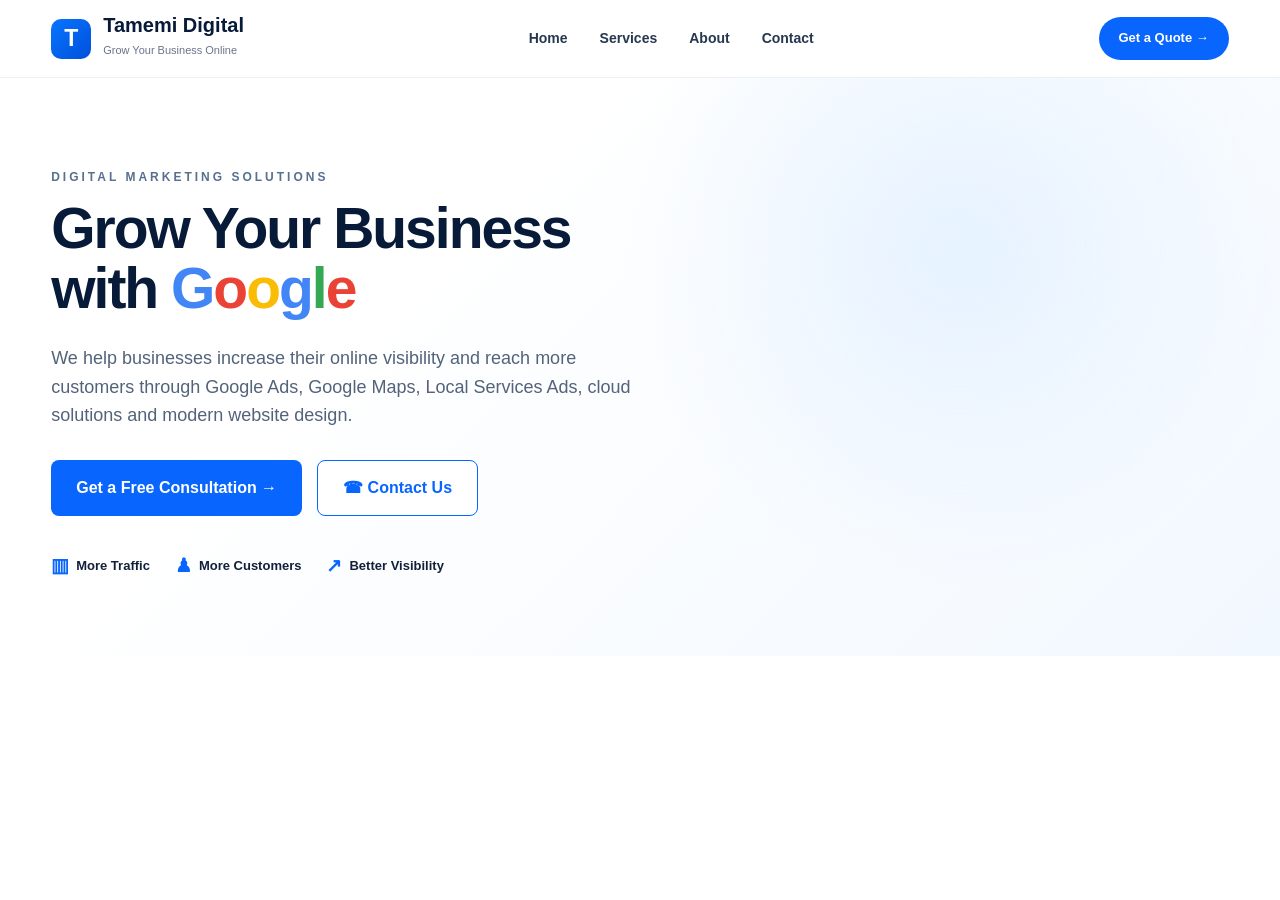
==== index.html @ 12f444f8 "Create index.html" ====
<!DOCTYPE html>
<html lang="en">
<head>
<meta charset="UTF-8">
<meta name="viewport" content="width=device-width, initial-scale=1.0">

<title>Tamemi Digital | Google Ads, Maps & Digital Solutions</title>

<meta name="description" content="Tamemi Digital provides Google Ads management, Google Maps solutions, Google Local Services Ads, Google Cloud solutions and professional website design.">

<style>
:root{
    --blue:#0866ff;
    --blue2:#0b73ff;
    --dark:#071a38;
    --text:#12213a;
    --muted:#627087;
    --light:#f5f9ff;
    --border:#e3eaf4;
    --green:#12a85a;
}

*{
    box-sizing:border-box;
    margin:0;
    padding:0;
}

html{
    scroll-behavior:smooth;
}

body{
    font-family:Arial,Helvetica,sans-serif;
    color:var(--text);
    background:#fff;
    line-height:1.6;
}

a{
    text-decoration:none;
}

.container{
    width:min(1180px,92%);
    margin:auto;
}

/* ================= HEADER ================= */

header{
    height:78px;
    background:rgba(255,255,255,.96);
    border-bottom:1px solid #edf1f6;
    position:sticky;
    top:0;
    z-index:1000;
}

.navbar{
    height:100%;
    display:flex;
    align-items:center;
    justify-content:space-between;
}

.brand{
    display:flex;
    align-items:center;
    gap:12px;
}

.brand-mark{
    width:40px;
    height:40px;
    background:linear-gradient(135deg,#0875ff,#0050db);
    border-radius:10px;
    display:flex;
    justify-content:center;
    align-items:center;
    color:white;
    font-size:23px;
    font-weight:900;
}

.brand-text strong{
    display:block;
    font-size:20px;
    color:#071a38;
    line-height:1.05;
}

.brand-text small{
    color:#69758a;
    font-size:11px;
}

nav{
    display:flex;
    gap:32px;
}

nav a{
    color:#263750;
    font-size:14px;
    font-weight:600;
}

nav a:hover{
    color:var(--blue);
}

.quote-btn{
    background:var(--blue);
    color:#fff;
    padding:11px 20px;
    border-radius:25px;
    font-weight:bold;
    font-size:13px;
}

/* ================= HERO ================= */

.hero{
    background:
        radial-gradient(circle at 75% 30%,#e6f2ff 0,transparent 32%),
        linear-gradient(135deg,#fff 30%,#f2f8ff 100%);
    padding:90px 0 75px;
    overflow:hidden;
}

.hero-grid{
    display:grid;
    grid-template-columns:1.05fr .95fr;
    align-items:center;
    gap:55px;
}

.eyebrow{
    color:#56708f;
    letter-spacing:3px;
    font-weight:bold;
    font-size:12px;
    margin-bottom:12px;
}

.hero h1{
    font-size:57px;
    line-height:1.05;
    letter-spacing:-2px;
    color:#071a38;
    max-width:650px;
}

.google-word span:nth-child(1){color:#4285F4;}
.google-word span:nth-child(2){color:#EA4335;}
.google-word span:nth-child(3){color:#FBBC05;}
.google-word span:nth-child(4){color:#4285F4;}
.google-word span:nth-child(5){color:#34A853;}
.google-word span:nth-child(6){color:#EA4335;}

.hero-description{
    color:#53637a;
    font-size:18px;
    max-width:620px;
    margin:25px 0 30px;
}

.hero-actions{
    display:flex;
    gap:15px;
    flex-wrap:wrap;
}

.primary-btn{
    background:var(--blue);
    color:white;
    padding:15px 25px;
    border-radius:8px;
    font-weight:bold;
}

.secondary-btn{
    border:1px solid var(--blue);
    color:var(--blue);
    padding:14px 25px;
    border-radius:8px;
    font-weight:bold;
    background:white;
}

.hero-benefits{
    display:flex;
    gap:25px;
    margin-top:35px;
    flex-wrap:wrap;
    font-size:13px;
    font-weight:bold;
}

.hero-benefits span{
    display:flex;
    gap:7px;
    align-items:center;
}

.blue-icon{
    color:var(--blue);
    font-size:19px;
}

/* ================= HERO VISUAL ================= */

.visual{
    position:relative;
    min-height:440px;
}

.dashboard{
    position:absolute;
    width:88%;
    right:0;
    top:70px;
    background:#fff;
    border:1px solid #e4eaf2;
    border-radius:18px;
    padding:25px;
    box-shadow:0 30px 70px rgba(27,65,120,.15);
}

.dashboard-top{
    display:flex;
    justify-content:space-between;
    margin-bottom:25px;
}

.dashboard-title{
    font-weight:bold;
}

.dot-row span{
    display:inline-block;
    width:7px;
    height:7px;
    border-radius:50%;
    background:#ccd4df;
    margin-left:4px;
}

.chart{
    height:135px;
    display:flex;
    align-items:flex-end;
    gap:10px;
    border-bottom:1px solid #e7ebf0;
    padding:0 8px 10px;
}

.bar{
    flex:1;
    background:linear-gradient(#3c91ff,#0866ff);
    border-radius:5px 5px 0 0;
}

.bar:nth-child(1){height:30%;}
.bar:nth-child(2){height:48%;}
.bar:nth-child(3){height:42%;}
.bar:nth-child(4){height:65%;}
.bar:nth-child(5){height:58%;}
.bar:nth-child(6){height:78%;}
.bar:nth-child(7){height:72%;}
.bar:nth-child(8){height:92%;}

.stats{
    display:grid;
    grid-template-columns:repeat(3,1fr);
    gap:12px;
    margin-top:20px;
}

.stat{
    background:#f8fbff;
    border:1px solid #edf2f7;
    padding:12px;
    border-radius:8px;
}

.stat small{
    display:block;
    color:#718096;
}

.stat strong{
    font-size:20px;
}

.stat em{
    display:block;
    color:var(--green);
    font-size:11px;
    font-style:normal;
}

.float-card{
    position:absolute;
    background:white;
    box-shadow:0 12px 35px rgba(20,55,100,.14);
    border:1px solid #edf1f6;
    border-radius:13px;
    padding:14px 18px;
    text-align:center;
    font-size:12px;
    font-weight:bold;
    z-index:4;
}

.float-card .icon{
    display:block;
    font-size:28px;
    margin-bottom:4px;
}

.ads{
    top:10px;
    left:5%;
}

.maps{
    top:5px;
    right:8%;
}

.cloud{
    right:-10px;
    top:190px;
}

.local{
    right:35px;
    bottom:5px;
}

/* ================= TRUST ================= */

.trust{
    background:#fff;
    border-top:1px solid #edf1f5;
    border-bottom:1px solid #edf1f5;
}

.trust-grid{
    display:grid;
    grid-template-columns:repeat(3,1fr);
}

.trust-item{
    padding:25px;
    display:flex;
    gap:15px;
    align-items:center;
    justify-content:center;
}

.trust-item + .trust-item{
    border-left:1px solid #edf1f5;
}

.trust-symbol{
    font-size:28px;
}

.trust-item strong{
    display:block;
    font-size:14px;
}

.trust-item small{
    color:#718096;
}

/* ================= SERVICES ================= */

.services-section{
    padding:85px 0;
    background:#f8fbff;
}

.section-head{
    text-align:center;
    margin-bottom:45px;
}

.section-head h2{
    font-size:38px;
    color:#071a38;
}

.section-head p{
    color:#66758b;
    margin-top:8px;
}

.services-grid{
    display:grid;
    grid-template-columns:repeat(5,1fr);
    gap:15px;
}

.service-card{
    background:#fff;
    border:1px solid var(--border);
    border-radius:14px;
    padding:25px 20px;
    transition:.25s;
}

.service-card:hover{
    transform:translateY(-6px);
    box-shadow:0 15px 40px rgba(35,73,125,.10);
}

.service-logo{
    width:55px;
    height:55px;
    border-radius:14px;
    display:flex;
    align-items:center;
    justify-content:center;
    background:#f1f7ff;
    font-size:29px;
    margin-bottom:18px;
}

.service-card h3{
    font-size:18px;
    margin-bottom:8px;
    color:#0a1932;
}

.service-card > p{
    color:#647187;
    font-size:13px;
    min-height:85px;
}

.service-card ul{
    list-style:none;
    margin:18px 0;
}

.service-card li{
    font-size:12px;
    color:#526178;
    margin:8px 0;
}

.service-card li:before{
    content:"✓";
    color:var(--green);
    font-weight:bold;
    margin-right:7px;
}

.learn{
    color:var(--blue);
    font-size:12px;
    font-weight:bold;
}

/* ================= ABOUT ================= */

.about{
    padding:90px 0;
}

.about-grid{
    display:grid;
    grid-template-columns:1fr 1fr;
    gap:65px;
    align-items:center;
}

.about-image{
    min-height:380px;
    border-radius:20px;
    background:
        linear-gradient(135deg,rgba(5,91,225,.93),rgba(8,35,78,.94));
    display:flex;
    justify-content:center;
    align-items:center;
    padding:50px;
    color:white;
    text-align:center;
}

.about-image h3{
    font-size:40px;
    line-height:1.15;
}

.about-image span{
    color:#72b2ff;
}

.about-content h2{
    font-size:38px;
    margin-bottom:18px;
    color:#071a38;
}

.about-content > p{
    color:#5f6c80;
    font-size:16px;
}

.about-features{
    display:grid;
    grid-template-columns:repeat(3,1fr);
    gap:18px;
    margin-top:30px;
}

.about-feature{
    font-size:12px;
}

.about-feature strong{
    display:block;
    color:#13233d;
    margin-bottom:4px;
}

.about-feature p{
    color:#758197;
}

/* ================= CTA ================= */

.cta{
    padding:70px 20px;
    text-align:center;
    background:linear-gradient(120deg,#0a315d,#061a34);
    color:white;
}

.cta h2{
    font-size:38px;
}

.cta p{
    color:#d7e4f2;
    margin:10px auto 25px;
}

.cta a{
    display:inline-block;
    background:var(--blue);
    color:#fff;
    padding:14px 30px;
    border-radius:8px;
    font-weight:bold;
}

/* ================= CONTACT ================= */

.contact{
    padding:75px 0;
}

.contact h2{
    font-size:36px;
    margin-bottom:8px;
}

.contact-subtitle{
    color:#6c788a;
    margin-bottom:35px;
}

.contact-grid{
    display:grid;
    grid-template-columns:repeat(4,1fr);
    gap:18px;
}

.contact-card{
    padding:25px;
    border:1px solid #e5eaf1;
    border-radius:13px;
    background:white;
}

.contact-card .contact-icon{
    font-size:27px;
    margin-bottom:10px;
}

.contact-card strong{
    display:block;
    margin-bottom:3px;
}

.contact-card a,
.contact-card p{
    color:#57657a;
    font-size:14px;
}

/* ================= OWNER ================= */

.owner{
    background:#f6f9fd;
    padding:55px 0;
}

.owner-box{
    background:white;
    border:1px solid #e3e9f1;
    border-radius:16px;
    padding:35px;
    display:flex;
    justify-content:space-between;
    align-items:center;
    gap:30px;
}

.owner h3{
    font-size:25px;
}

.owner p{
    color:#68758a;
}

.owner-data{
    text-align:right;
}

.owner-data strong{
    display:block;
    color:#0c1c36;
}

.owner-data span{
    color:#66758b;
    font-size:13px;
}

/* ================= FOOTER ================= */

footer{
    border-top:1px solid #e7ebf1;
    padding:35px 0;
    color:#7a8597;
    font-size:13px;
}

.footer-inner{
    display:flex;
    justify-content:space-between;
    gap:20px;
    align-items:center;
}

.footer-brand{
    font-weight:bold;
    color:#17253d;
}

/* ================= MOBILE ================= */

@media(max-width:1050px){

    .services-grid{
        grid-template-columns:repeat(2,1fr);
    }

    .hero-grid,
    .about-grid{
        grid-template-columns:1fr;
    }

    .hero h1{
        font-size:48px;
    }

    .visual{
        max-width:650px;
        width:100%;
        margin:auto;
    }
}

@media(max-width:750px){

    header{
        height:68px;
    }

    nav{
        display:none;
    }

    .quote-btn{
        padding:9px 13px;
        font-size:11px;
    }

    .brand-text strong{
        font-size:17px;
    }

    .hero{
        padding:60px 0;
    }

    .hero h1{
        font-size:40px;
        letter-spacing:-1px;
    }

    .hero-description{
        font-size:16px;
    }

    .visual{
        min-height:400px;
    }

    .dashboard{
        width:95%;
        right:2.5%;
    }

    .cloud{
        right:0;
    }

    .trust-grid{
        grid-template-columns:1fr;
    }

    .trust-item + .trust-item{
        border-left:0;
        border-top:1px solid #edf1f5;
    }

    .services-grid{
        grid-template-columns:1fr;
    }

    .service-card > p{
        min-height:auto;
    }

    .about-features{
        grid-template-columns:1fr;
    }

    .contact-grid{
        grid-template-columns:1fr;
    }

    .owner-box{
        display:block;
    }

    .owner-data{
        text-align:left;
        margin-top:20px;
    }

    .footer-inner{
        display:block;
        text-align:center;
    }

    .footer-brand{
        margin-bottom:8px;
    }
}
</style>
</head>

<body>

<header>
<div class="container navbar">

    <a href="#home" class="brand">
        <div class="brand-mark">T</div>

        <div class="brand-text">
            <strong>Tamemi Digital</strong>
            <small>Grow Your Business Online</small>
        </div>
    </a>

    <nav>
        <a href="#home">Home</a>
        <a href="#services">Services</a>
        <a href="#about">About</a>
        <a href="#contact">Contact</a>
    </nav>

    <a class="quote-btn" href="#contact">Get a Quote →</a>

</div>
</header>


<main>

<!-- HERO -->

<section class="hero" id="home">

<div class="container hero-grid">

    <div>

        <div class="eyebrow">
            DIGITAL MARKETING SOLUTIONS
        </div>

        <h1>
            Grow Your Business<br>
            with
            <span class="google-word">
                <span>G</span><span>o</span><span>o</span><span>g</span><span>l</span><span>e</span>
            </span>
        </h1>

        <p class="hero-description">
            We help businesses increase their online visibility and reach
            more customers through Google Ads, Google Maps, Local Services
            Ads, cloud solutions and modern website design.
        </p>

        <div class="hero-actions">

            <a class="primary-btn" href="#contact">
                Get a Free Consultation →
            </a>

            <a class="secondary-btn" href="tel:+905366162632">
                ☎ Contact Us
            </a>

        </div>

        <div class="hero-benefits">
            <span><b class="blue-icon">▥</b> More Traffic</span>
            <span><b class="blue-icon">♟</b> More Customers</span>
            <span><b class="blue-icon">↗</b> Better Visibility</span>
        </div
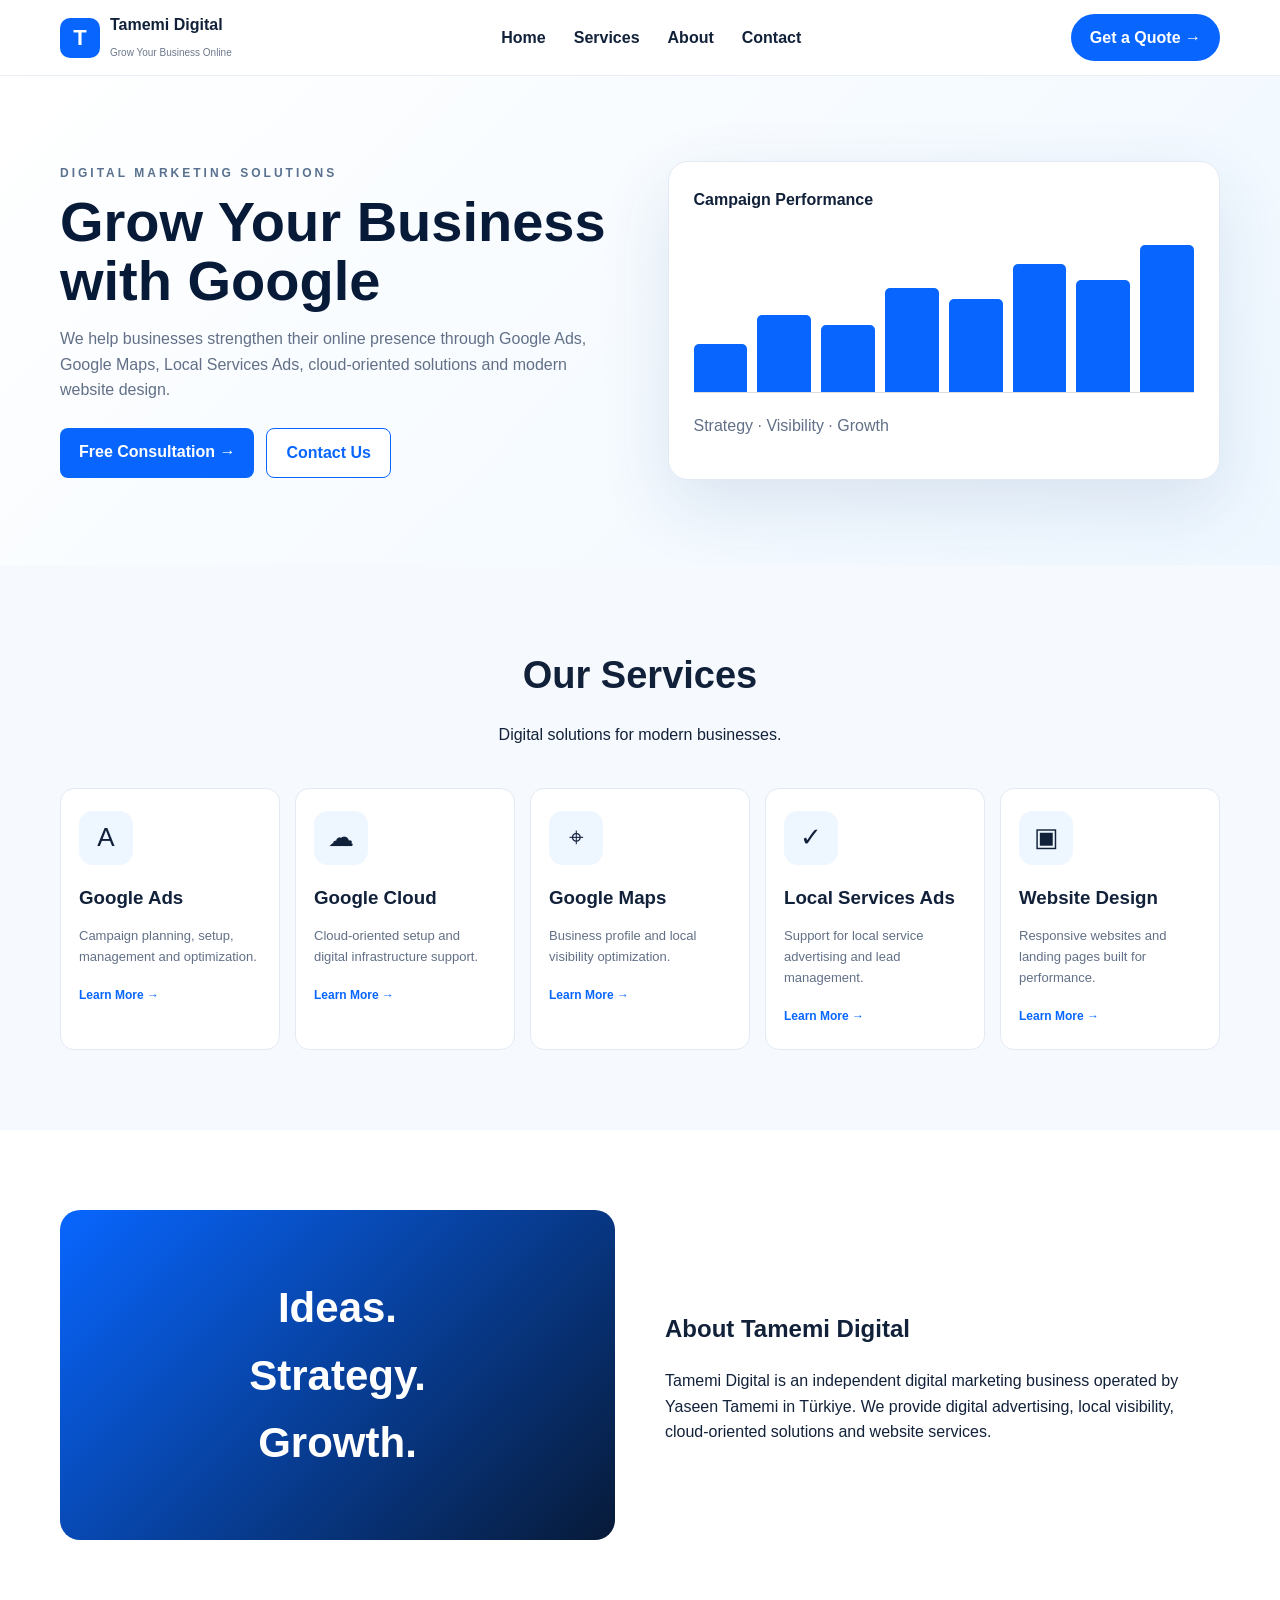
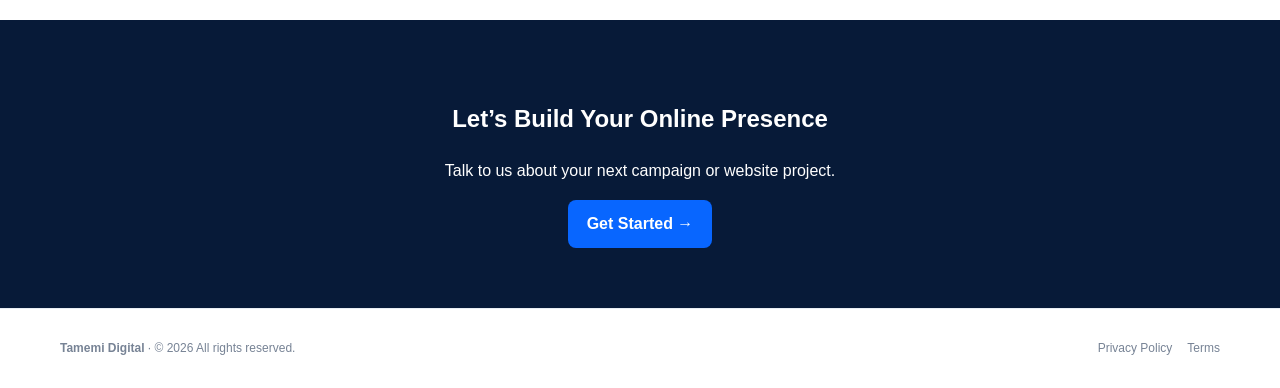
==== commit b2b6f0b2: "Add files via upload" ====
--- a/index.html
+++ b/index.html
@@ -1,856 +1 @@
-<!DOCTYPE html>
-<html lang="en">
-<head>
-<meta charset="UTF-8">
-<meta name="viewport" content="width=device-width, initial-scale=1.0">
-
-<title>Tamemi Digital | Google Ads, Maps & Digital Solutions</title>
-
-<meta name="description" content="Tamemi Digital provides Google Ads management, Google Maps solutions, Google Local Services Ads, Google Cloud solutions and professional website design.">
-
-<style>
-:root{
-    --blue:#0866ff;
-    --blue2:#0b73ff;
-    --dark:#071a38;
-    --text:#12213a;
-    --muted:#627087;
-    --light:#f5f9ff;
-    --border:#e3eaf4;
-    --green:#12a85a;
-}
-
-*{
-    box-sizing:border-box;
-    margin:0;
-    padding:0;
-}
-
-html{
-    scroll-behavior:smooth;
-}
-
-body{
-    font-family:Arial,Helvetica,sans-serif;
-    color:var(--text);
-    background:#fff;
-    line-height:1.6;
-}
-
-a{
-    text-decoration:none;
-}
-
-.container{
-    width:min(1180px,92%);
-    margin:auto;
-}
-
-/* ================= HEADER ================= */
-
-header{
-    height:78px;
-    background:rgba(255,255,255,.96);
-    border-bottom:1px solid #edf1f6;
-    position:sticky;
-    top:0;
-    z-index:1000;
-}
-
-.navbar{
-    height:100%;
-    display:flex;
-    align-items:center;
-    justify-content:space-between;
-}
-
-.brand{
-    display:flex;
-    align-items:center;
-    gap:12px;
-}
-
-.brand-mark{
-    width:40px;
-    height:40px;
-    background:linear-gradient(135deg,#0875ff,#0050db);
-    border-radius:10px;
-    display:flex;
-    justify-content:center;
-    align-items:center;
-    color:white;
-    font-size:23px;
-    font-weight:900;
-}
-
-.brand-text strong{
-    display:block;
-    font-size:20px;
-    color:#071a38;
-    line-height:1.05;
-}
-
-.brand-text small{
-    color:#69758a;
-    font-size:11px;
-}
-
-nav{
-    display:flex;
-    gap:32px;
-}
-
-nav a{
-    color:#263750;
-    font-size:14px;
-    font-weight:600;
-}
-
-nav a:hover{
-    color:var(--blue);
-}
-
-.quote-btn{
-    background:var(--blue);
-    color:#fff;
-    padding:11px 20px;
-    border-radius:25px;
-    font-weight:bold;
-    font-size:13px;
-}
-
-/* ================= HERO ================= */
-
-.hero{
-    background:
-        radial-gradient(circle at 75% 30%,#e6f2ff 0,transparent 32%),
-        linear-gradient(135deg,#fff 30%,#f2f8ff 100%);
-    padding:90px 0 75px;
-    overflow:hidden;
-}
-
-.hero-grid{
-    display:grid;
-    grid-template-columns:1.05fr .95fr;
-    align-items:center;
-    gap:55px;
-}
-
-.eyebrow{
-    color:#56708f;
-    letter-spacing:3px;
-    font-weight:bold;
-    font-size:12px;
-    margin-bottom:12px;
-}
-
-.hero h1{
-    font-size:57px;
-    line-height:1.05;
-    letter-spacing:-2px;
-    color:#071a38;
-    max-width:650px;
-}
-
-.google-word span:nth-child(1){color:#4285F4;}
-.google-word span:nth-child(2){color:#EA4335;}
-.google-word span:nth-child(3){color:#FBBC05;}
-.google-word span:nth-child(4){color:#4285F4;}
-.google-word span:nth-child(5){color:#34A853;}
-.google-word span:nth-child(6){color:#EA4335;}
-
-.hero-description{
-    color:#53637a;
-    font-size:18px;
-    max-width:620px;
-    margin:25px 0 30px;
-}
-
-.hero-actions{
-    display:flex;
-    gap:15px;
-    flex-wrap:wrap;
-}
-
-.primary-btn{
-    background:var(--blue);
-    color:white;
-    padding:15px 25px;
-    border-radius:8px;
-    font-weight:bold;
-}
-
-.secondary-btn{
-    border:1px solid var(--blue);
-    color:var(--blue);
-    padding:14px 25px;
-    border-radius:8px;
-    font-weight:bold;
-    background:white;
-}
-
-.hero-benefits{
-    display:flex;
-    gap:25px;
-    margin-top:35px;
-    flex-wrap:wrap;
-    font-size:13px;
-    font-weight:bold;
-}
-
-.hero-benefits span{
-    display:flex;
-    gap:7px;
-    align-items:center;
-}
-
-.blue-icon{
-    color:var(--blue);
-    font-size:19px;
-}
-
-/* ================= HERO VISUAL ================= */
-
-.visual{
-    position:relative;
-    min-height:440px;
-}
-
-.dashboard{
-    position:absolute;
-    width:88%;
-    right:0;
-    top:70px;
-    background:#fff;
-    border:1px solid #e4eaf2;
-    border-radius:18px;
-    padding:25px;
-    box-shadow:0 30px 70px rgba(27,65,120,.15);
-}
-
-.dashboard-top{
-    display:flex;
-    justify-content:space-between;
-    margin-bottom:25px;
-}
-
-.dashboard-title{
-    font-weight:bold;
-}
-
-.dot-row span{
-    display:inline-block;
-    width:7px;
-    height:7px;
-    border-radius:50%;
-    background:#ccd4df;
-    margin-left:4px;
-}
-
-.chart{
-    height:135px;
-    display:flex;
-    align-items:flex-end;
-    gap:10px;
-    border-bottom:1px solid #e7ebf0;
-    padding:0 8px 10px;
-}
-
-.bar{
-    flex:1;
-    background:linear-gradient(#3c91ff,#0866ff);
-    border-radius:5px 5px 0 0;
-}
-
-.bar:nth-child(1){height:30%;}
-.bar:nth-child(2){height:48%;}
-.bar:nth-child(3){height:42%;}
-.bar:nth-child(4){height:65%;}
-.bar:nth-child(5){height:58%;}
-.bar:nth-child(6){height:78%;}
-.bar:nth-child(7){height:72%;}
-.bar:nth-child(8){height:92%;}
-
-.stats{
-    display:grid;
-    grid-template-columns:repeat(3,1fr);
-    gap:12px;
-    margin-top:20px;
-}
-
-.stat{
-    background:#f8fbff;
-    border:1px solid #edf2f7;
-    padding:12px;
-    border-radius:8px;
-}
-
-.stat small{
-    display:block;
-    color:#718096;
-}
-
-.stat strong{
-    font-size:20px;
-}
-
-.stat em{
-    display:block;
-    color:var(--green);
-    font-size:11px;
-    font-style:normal;
-}
-
-.float-card{
-    position:absolute;
-    background:white;
-    box-shadow:0 12px 35px rgba(20,55,100,.14);
-    border:1px solid #edf1f6;
-    border-radius:13px;
-    padding:14px 18px;
-    text-align:center;
-    font-size:12px;
-    font-weight:bold;
-    z-index:4;
-}
-
-.float-card .icon{
-    display:block;
-    font-size:28px;
-    margin-bottom:4px;
-}
-
-.ads{
-    top:10px;
-    left:5%;
-}
-
-.maps{
-    top:5px;
-    right:8%;
-}
-
-.cloud{
-    right:-10px;
-    top:190px;
-}
-
-.local{
-    right:35px;
-    bottom:5px;
-}
-
-/* ================= TRUST ================= */
-
-.trust{
-    background:#fff;
-    border-top:1px solid #edf1f5;
-    border-bottom:1px solid #edf1f5;
-}
-
-.trust-grid{
-    display:grid;
-    grid-template-columns:repeat(3,1fr);
-}
-
-.trust-item{
-    padding:25px;
-    display:flex;
-    gap:15px;
-    align-items:center;
-    justify-content:center;
-}
-
-.trust-item + .trust-item{
-    border-left:1px solid #edf1f5;
-}
-
-.trust-symbol{
-    font-size:28px;
-}
-
-.trust-item strong{
-    display:block;
-    font-size:14px;
-}
-
-.trust-item small{
-    color:#718096;
-}
-
-/* ================= SERVICES ================= */
-
-.services-section{
-    padding:85px 0;
-    background:#f8fbff;
-}
-
-.section-head{
-    text-align:center;
-    margin-bottom:45px;
-}
-
-.section-head h2{
-    font-size:38px;
-    color:#071a38;
-}
-
-.section-head p{
-    color:#66758b;
-    margin-top:8px;
-}
-
-.services-grid{
-    display:grid;
-    grid-template-columns:repeat(5,1fr);
-    gap:15px;
-}
-
-.service-card{
-    background:#fff;
-    border:1px solid var(--border);
-    border-radius:14px;
-    padding:25px 20px;
-    transition:.25s;
-}
-
-.service-card:hover{
-    transform:translateY(-6px);
-    box-shadow:0 15px 40px rgba(35,73,125,.10);
-}
-
-.service-logo{
-    width:55px;
-    height:55px;
-    border-radius:14px;
-    display:flex;
-    align-items:center;
-    justify-content:center;
-    background:#f1f7ff;
-    font-size:29px;
-    margin-bottom:18px;
-}
-
-.service-card h3{
-    font-size:18px;
-    margin-bottom:8px;
-    color:#0a1932;
-}
-
-.service-card > p{
-    color:#647187;
-    font-size:13px;
-    min-height:85px;
-}
-
-.service-card ul{
-    list-style:none;
-    margin:18px 0;
-}
-
-.service-card li{
-    font-size:12px;
-    color:#526178;
-    margin:8px 0;
-}
-
-.service-card li:before{
-    content:"✓";
-    color:var(--green);
-    font-weight:bold;
-    margin-right:7px;
-}
-
-.learn{
-    color:var(--blue);
-    font-size:12px;
-    font-weight:bold;
-}
-
-/* ================= ABOUT ================= */
-
-.about{
-    padding:90px 0;
-}
-
-.about-grid{
-    display:grid;
-    grid-template-columns:1fr 1fr;
-    gap:65px;
-    align-items:center;
-}
-
-.about-image{
-    min-height:380px;
-    border-radius:20px;
-    background:
-        linear-gradient(135deg,rgba(5,91,225,.93),rgba(8,35,78,.94));
-    display:flex;
-    justify-content:center;
-    align-items:center;
-    padding:50px;
-    color:white;
-    text-align:center;
-}
-
-.about-image h3{
-    font-size:40px;
-    line-height:1.15;
-}
-
-.about-image span{
-    color:#72b2ff;
-}
-
-.about-content h2{
-    font-size:38px;
-    margin-bottom:18px;
-    color:#071a38;
-}
-
-.about-content > p{
-    color:#5f6c80;
-    font-size:16px;
-}
-
-.about-features{
-    display:grid;
-    grid-template-columns:repeat(3,1fr);
-    gap:18px;
-    margin-top:30px;
-}
-
-.about-feature{
-    font-size:12px;
-}
-
-.about-feature strong{
-    display:block;
-    color:#13233d;
-    margin-bottom:4px;
-}
-
-.about-feature p{
-    color:#758197;
-}
-
-/* ================= CTA ================= */
-
-.cta{
-    padding:70px 20px;
-    text-align:center;
-    background:linear-gradient(120deg,#0a315d,#061a34);
-    color:white;
-}
-
-.cta h2{
-    font-size:38px;
-}
-
-.cta p{
-    color:#d7e4f2;
-    margin:10px auto 25px;
-}
-
-.cta a{
-    display:inline-block;
-    background:var(--blue);
-    color:#fff;
-    padding:14px 30px;
-    border-radius:8px;
-    font-weight:bold;
-}
-
-/* ================= CONTACT ================= */
-
-.contact{
-    padding:75px 0;
-}
-
-.contact h2{
-    font-size:36px;
-    margin-bottom:8px;
-}
-
-.contact-subtitle{
-    color:#6c788a;
-    margin-bottom:35px;
-}
-
-.contact-grid{
-    display:grid;
-    grid-template-columns:repeat(4,1fr);
-    gap:18px;
-}
-
-.contact-card{
-    padding:25px;
-    border:1px solid #e5eaf1;
-    border-radius:13px;
-    background:white;
-}
-
-.contact-card .contact-icon{
-    font-size:27px;
-    margin-bottom:10px;
-}
-
-.contact-card strong{
-    display:block;
-    margin-bottom:3px;
-}
-
-.contact-card a,
-.contact-card p{
-    color:#57657a;
-    font-size:14px;
-}
-
-/* ================= OWNER ================= */
-
-.owner{
-    background:#f6f9fd;
-    padding:55px 0;
-}
-
-.owner-box{
-    background:white;
-    border:1px solid #e3e9f1;
-    border-radius:16px;
-    padding:35px;
-    display:flex;
-    justify-content:space-between;
-    align-items:center;
-    gap:30px;
-}
-
-.owner h3{
-    font-size:25px;
-}
-
-.owner p{
-    color:#68758a;
-}
-
-.owner-data{
-    text-align:right;
-}
-
-.owner-data strong{
-    display:block;
-    color:#0c1c36;
-}
-
-.owner-data span{
-    color:#66758b;
-    font-size:13px;
-}
-
-/* ================= FOOTER ================= */
-
-footer{
-    border-top:1px solid #e7ebf1;
-    padding:35px 0;
-    color:#7a8597;
-    font-size:13px;
-}
-
-.footer-inner{
-    display:flex;
-    justify-content:space-between;
-    gap:20px;
-    align-items:center;
-}
-
-.footer-brand{
-    font-weight:bold;
-    color:#17253d;
-}
-
-/* ================= MOBILE ================= */
-
-@media(max-width:1050px){
-
-    .services-grid{
-        grid-template-columns:repeat(2,1fr);
-    }
-
-    .hero-grid,
-    .about-grid{
-        grid-template-columns:1fr;
-    }
-
-    .hero h1{
-        font-size:48px;
-    }
-
-    .visual{
-        max-width:650px;
-        width:100%;
-        margin:auto;
-    }
-}
-
-@media(max-width:750px){
-
-    header{
-        height:68px;
-    }
-
-    nav{
-        display:none;
-    }
-
-    .quote-btn{
-        padding:9px 13px;
-        font-size:11px;
-    }
-
-    .brand-text strong{
-        font-size:17px;
-    }
-
-    .hero{
-        padding:60px 0;
-    }
-
-    .hero h1{
-        font-size:40px;
-        letter-spacing:-1px;
-    }
-
-    .hero-description{
-        font-size:16px;
-    }
-
-    .visual{
-        min-height:400px;
-    }
-
-    .dashboard{
-        width:95%;
-        right:2.5%;
-    }
-
-    .cloud{
-        right:0;
-    }
-
-    .trust-grid{
-        grid-template-columns:1fr;
-    }
-
-    .trust-item + .trust-item{
-        border-left:0;
-        border-top:1px solid #edf1f5;
-    }
-
-    .services-grid{
-        grid-template-columns:1fr;
-    }
-
-    .service-card > p{
-        min-height:auto;
-    }
-
-    .about-features{
-        grid-template-columns:1fr;
-    }
-
-    .contact-grid{
-        grid-template-columns:1fr;
-    }
-
-    .owner-box{
-        display:block;
-    }
-
-    .owner-data{
-        text-align:left;
-        margin-top:20px;
-    }
-
-    .footer-inner{
-        display:block;
-        text-align:center;
-    }
-
-    .footer-brand{
-        margin-bottom:8px;
-    }
-}
-</style>
-</head>
-
-<body>
-
-<header>
-<div class="container navbar">
-
-    <a href="#home" class="brand">
-        <div class="brand-mark">T</div>
-
-        <div class="brand-text">
-            <strong>Tamemi Digital</strong>
-            <small>Grow Your Business Online</small>
-        </div>
-    </a>
-
-    <nav>
-        <a href="#home">Home</a>
-        <a href="#services">Services</a>
-        <a href="#about">About</a>
-        <a href="#contact">Contact</a>
-    </nav>
-
-    <a class="quote-btn" href="#contact">Get a Quote →</a>
-
-</div>
-</header>
-
-
-<main>
-
-<!-- HERO -->
-
-<section class="hero" id="home">
-
-<div class="container hero-grid">
-
-    <div>
-
-        <div class="eyebrow">
-            DIGITAL MARKETING SOLUTIONS
-        </div>
-
-        <h1>
-            Grow Your Business<br>
-            with
-            <span class="google-word">
-                <span>G</span><span>o</span><span>o</span><span>g</span><span>l</span><span>e</span>
-            </span>
-        </h1>
-
-        <p class="hero-description">
-            We help businesses increase their online visibility and reach
-            more customers through Google Ads, Google Maps, Local Services
-            Ads, cloud solutions and modern website design.
-        </p>
-
-        <div class="hero-actions">
-
-            <a class="primary-btn" href="#contact">
-                Get a Free Consultation →
-            </a>
-
-            <a class="secondary-btn" href="tel:+905366162632">
-                ☎ Contact Us
-            </a>
-
-        </div>
-
-        <div class="hero-benefits">
-            <span><b class="blue-icon">▥</b> More Traffic</span>
-            <span><b class="blue-icon">♟</b> More Customers</span>
-            <span><b class="blue-icon">↗</b> Better Visibility</span>
-        </div
+<!doctype html><html lang="en"><head><meta charset="utf-8"><meta name="viewport" content="width=device-width,initial-scale=1"><title>Tamemi Digital</title><link rel="stylesheet" href="styles.css"></head><body><header><div class="c nav"><a class="brand" href="index.html"><div class="logo">T</div><div><b>Tamemi Digital</b><small>Grow Your Business Online</small></div></a><div class="menu"><a href="index.html">Home</a><a href="services.html">Services</a><a href="about.html">About</a><a href="contact.html">Contact</a></div><a class="q" href="contact.html">Get a Quote →</a></div></header><section class="hero"><div class="c hg"><div><div class="tag">DIGITAL MARKETING SOLUTIONS</div><h1>Grow Your Business<br>with Google</h1><p>We help businesses strengthen their online presence through Google Ads, Google Maps, Local Services Ads, cloud-oriented solutions and modern website design.</p><div class="actions"><a class="btn" href="contact.html">Free Consultation →</a><a class="btn outline" href="tel:+905366162632">Contact Us</a></div></div><div class="mock"><b>Campaign Performance</b><div class="chart"><i class="bar"></i><i class="bar"></i><i class="bar"></i><i class="bar"></i><i class="bar"></i><i class="bar"></i><i class="bar"></i><i class="bar"></i></div><p>Strategy · Visibility · Growth</p></div></div></section><section class="section light"><div class="c"><div class="head"><h2>Our Services</h2><p>Digital solutions for modern businesses.</p></div><div class="cards"><div class="card"><div class="ico">A</div><h3>Google Ads</h3><p>Campaign planning, setup, management and optimization.</p><a class="more" href="google-ads.html">Learn More →</a></div><div class="card"><div class="ico">☁</div><h3>Google Cloud</h3><p>Cloud-oriented setup and digital infrastructure support.</p><a class="more" href="google-cloud.html">Learn More →</a></div><div class="card"><div class="ico">⌖</div><h3>Google Maps</h3><p>Business profile and local visibility optimization.</p><a class="more" href="google-maps.html">Learn More →</a></div><div class="card"><div class="ico">✓</div><h3>Local Services Ads</h3><p>Support for local service advertising and lead management.</p><a class="more" href="local-services-ads.html">Learn More →</a></div><div class="card"><div class="ico">▣</div><h3>Website Design</h3><p>Responsive websites and landing pages built for performance.</p><a class="more" href="web-design.html">Learn More →</a></div></div></div></section><section class="section"><div class="c about"><div class="visual"><h2>Ideas.<br>Strategy.<br>Growth.</h2></div><div><h2>About Tamemi Digital</h2><p>Tamemi Digital is an independent digital marketing business operated by Yaseen Tamemi in Türkiye. We provide digital advertising, local visibility, cloud-oriented solutions and website services.</p></div></div></section><section class="cta"><h2>Let’s Build Your Online Presence</h2><p>Talk to us about your next campaign or website project.</p><a class="btn" href="contact.html">Get Started →</a></section><footer><div class="c foot"><div><b>Tamemi Digital</b> · © 2026 All rights reserved.</div><div><a href="privacy.html">Privacy Policy</a><a href="terms.html">Terms</a></div></div></footer><script src="script.js"></script></body></html>
--- a/styles.css
+++ b/styles.css
@@ -0,0 +1 @@
+*{box-sizing:border-box}body{margin:0;font-family:Arial,sans-serif;color:#12213a;line-height:1.6}a{text-decoration:none;color:inherit}.c{width:min(1160px,92%);margin:auto}header{height:76px;position:sticky;top:0;background:#fff;border-bottom:1px solid #e9eef5;z-index:9}.nav{height:100%;display:flex;align-items:center;justify-content:space-between}.brand{display:flex;align-items:center;gap:10px}.logo{width:40px;height:40px;background:#0866ff;color:#fff;border-radius:10px;display:grid;place-items:center;font-weight:900;font-size:22px}.brand b{display:block}.brand small{font-size:10px;color:#6d788b}.menu{display:flex;gap:28px;font-weight:600}.q,.btn{background:#0866ff;color:#fff;padding:11px 19px;border-radius:8px;font-weight:bold;display:inline-block}.q{border-radius:25px}.hero{padding:85px 0;background:linear-gradient(135deg,#fff,#eef7ff)}.hg{display:grid;grid-template-columns:1fr 1fr;gap:55px;align-items:center}.hero h1{font-size:56px;line-height:1.05;margin:10px 0;color:#071a38}.hero p,.content p,.content li{color:#627087}.tag{letter-spacing:3px;font-size:12px;color:#59718f;font-weight:bold}.actions{display:flex;gap:12px;margin-top:25px}.outline{background:#fff;color:#0866ff;border:1px solid #0866ff}.mock{background:#fff;border:1px solid #e3eaf4;border-radius:20px;padding:25px;box-shadow:0 25px 70px #1e48821f}.chart{height:160px;display:flex;align-items:end;gap:10px;border-bottom:1px solid #ddd;margin:20px 0}.bar{flex:1;background:#0866ff;border-radius:5px 5px 0 0}.bar:nth-child(1){height:30%}.bar:nth-child(2){height:48%}.bar:nth-child(3){height:42%}.bar:nth-child(4){height:65%}.bar:nth-child(5){height:58%}.bar:nth-child(6){height:80%}.bar:nth-child(7){height:70%}.bar:nth-child(8){height:92%}.section{padding:80px 0}.light{background:#f6f9fd}.head{text-align:center;margin-bottom:40px}.head h2{font-size:38px;margin:0}.cards{display:grid;grid-template-columns:repeat(5,1fr);gap:15px}.card{background:#fff;border:1px solid #e3eaf4;border-radius:14px;padding:22px 18px}.ico{width:54px;height:54px;background:#eef6ff;border-radius:14px;display:grid;place-items:center;font-size:26px}.card h3{margin-bottom:5px}.card p{font-size:13px;color:#627087}.more{color:#0866ff;font-weight:bold;font-size:12px}.about{display:grid;grid-template-columns:1fr 1fr;gap:50px;align-items:center}.visual{min-height:330px;background:linear-gradient(135deg,#0866ff,#071a38);color:#fff;border-radius:20px;display:grid;place-items:center;text-align:center}.visual h2{font-size:42px}.pagehero{padding:65px 0;background:#eef7ff;text-align:center}.pagehero h1{font-size:44px;margin:0}.content{max-width:900px;margin:auto}.contactgrid{display:grid;grid-template-columns:repeat(3,1fr);gap:18px}.contact,.owner{border:1px solid #e3eaf4;border-radius:14px;padding:24px}.owner{margin-top:30px;background:#f7faff}.cta{text-align:center;padding:60px 20px;background:#071a38;color:#fff}footer{padding:30px 0;border-top:1px solid #e8edf3;color:#778395;font-size:12px}.foot{display:flex;justify-content:space-between}.foot a{margin-left:15px}@media(max-width:950px){.hg,.about{grid-template-columns:1fr}.cards{grid-template-columns:repeat(2,1fr)}}@media(max-width:700px){.menu{display:none}.hero h1{font-size:39px}.cards,.contactgrid{grid-template-columns:1fr}.foot{display:block;text-align:center}.q{font-size:11px}}
